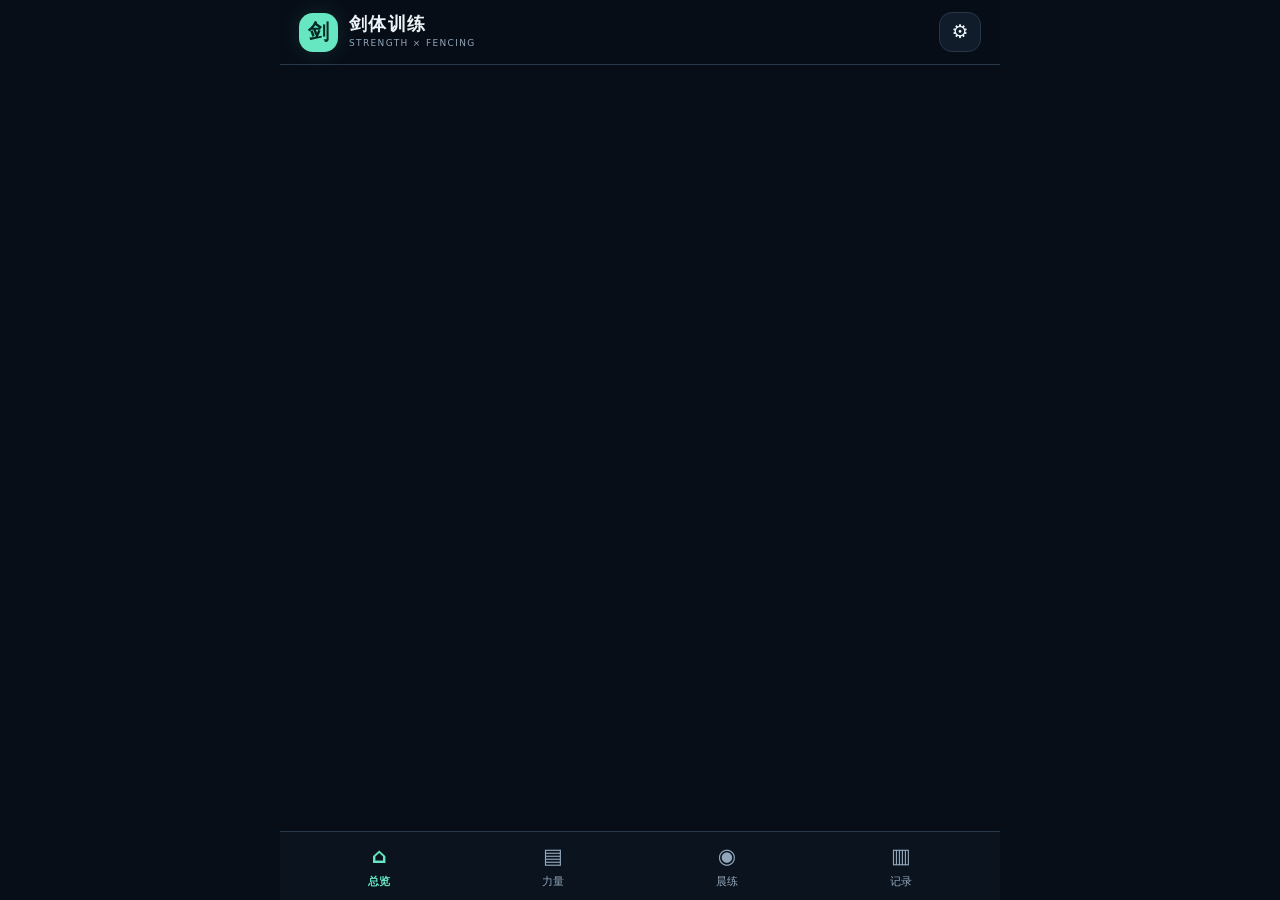
==== app/src/main/assets/index.html @ c8919263 "Add accessible mobile application shell" ====
<!doctype html><html lang="zh-CN"><head><meta charset="utf-8"><meta name="viewport" content="width=device-width,initial-scale=1,viewport-fit=cover"><meta name="theme-color" content="#080e18"><title>剑体训练 · Athletic Fencing</title><link rel="stylesheet" href="style.css"></head><body><div class="app"><header class="header"><div class="brand"><div class="brand-mark">剑</div><div><strong>剑体训练</strong><small>STRENGTH × FENCING</small></div></div><button id="settings-button" class="icon-button" aria-label="设置">⚙</button></header><main id="screen" aria-live="polite"></main><nav class="bottom-nav"><button data-tab="home" class="active"><span class="ico">⌂</span>总览</button><button data-tab="workouts"><span class="ico">▤</span>力量</button><button data-tab="morning"><span class="ico">◉</span>晨练</button><button data-tab="history"><span class="ico">▥</span>记录</button></nav></div><div id="toast" class="toast" role="status"></div><script src="app.js" defer></script></body></html>
---- app/src/main/assets/style.css ----
:root{color-scheme:dark;--bg:#080e18;--surface:#111c2b;--surface2:#172638;--surface3:#1d3041;--line:#26374b;--muted:#91a6ba;--text:#edf5fa;--accent:#66e6c1;--accent2:#39c8ba;--gold:#ffc993;--danger:#f29597;--radius:21px;font-family:system-ui,-apple-system,"Noto Sans SC","Microsoft YaHei",sans-serif}
*{box-sizing:border-box}html{-webkit-tap-highlight-color:transparent}body{margin:0;color:var(--text);background:var(--bg);font-size:14px;line-height:1.55}button,input,textarea,select{font:inherit}button{cursor:pointer}button:disabled{opacity:.48;cursor:default}input,textarea{outline:none}input:focus,textarea:focus{border-color:var(--accent)!important} .app{max-width:720px;margin:auto;min-height:100dvh;padding-bottom:105px;background:var(--bg)}.header{position:sticky;z-index:20;top:0;padding:calc(12px + env(safe-area-inset-top)) 19px 12px;background:rgba(8,14,24,.95);border-bottom:1px solid var(--line);display:flex;align-items:center;justify-content:space-between;backdrop-filter:blur(16px)}.brand{display:flex;gap:11px;align-items:center}.brand-mark{width:39px;height:39px;display:grid;place-items:center;border-radius:14px;color:#002b23;background:var(--accent);font-size:21px;font-weight:900;box-shadow:0 0 22px #66e6c122}.brand strong{font-size:18px;line-height:1.2;letter-spacing:.07em}.brand small{display:block;color:var(--muted);font-size:9px;letter-spacing:.15em}.icon-button{border:1px solid var(--line);border-radius:13px;background:var(--surface);color:var(--text);height:40px;width:42px;font-size:19px}.screen{padding:22px 18px 32px}.overline{font-size:10px;color:var(--accent);font-weight:900;letter-spacing:.19em}.heading{font-weight:850;font-size:29px;line-height:1.2;letter-spacing:-.03em;margin:6px 0 8px}.subtitle{font-size:13px;color:var(--muted);margin:4px 0 20px}.card{border:1px solid var(--line);background:var(--surface);border-radius:var(--radius);padding:17px;margin:13px 0}.card-soft{background:var(--surface2)}.hero{background:radial-gradient(100% 100% at 95% 5%,#306b66 0%,transparent 50%),linear-gradient(140deg,#173b43,#101f31 75%);border:1px solid #38665d;border-radius:25px;padding:23px 20px;margin:16px 0 14px;position:relative;overflow:hidden}.hero:before{content:'✧';color:#82ebcf18;font-size:150px;position:absolute;right:0;top:-58px}.hero h2{font-size:25px;line-height:1.3;margin:7px 0 8px;position:relative}.hero p{font-size:12px;color:#c5e1dd;position:relative;max-width:330px}.row{display:flex;align-items:center;justify-content:space-between;gap:12px}.column{display:flex;flex-direction:column;gap:4px}.grid2{display:grid;grid-template-columns:1fr 1fr;gap:10px}.metric{background:var(--surface);border:1px solid var(--line);border-radius:18px;padding:15px;min-height:112px}.metric .value{font-size:27px;font-weight:850;line-height:1.3;margin:4px 0}.metric small{color:var(--muted);font-size:11px}.muted{color:var(--muted)}.tiny{font-size:11px}.small{font-size:12px}.chip{border:1px solid #38655b;background:#18372f;color:#a0f5d8;padding:4px 10px;border-radius:100px;font-size:11px;font-weight:760;white-space:nowrap}.chip.warn{border-color:#62543d;background:#3b3024;color:var(--gold)}.chip.grey{border-color:var(--line);background:var(--surface2);color:var(--muted)}.btn{border:0;border-radius:14px;padding:11px 16px;min-height:45px;background:var(--accent);color:#052920;font-weight:800;display:inline-flex;align-items:center;justify-content:center;gap:7px;text-align:center}.btn.secondary{border:1px solid #486172;background:var(--surface2);color:var(--text)}.btn.outline{border:1px solid #498e7e;background:transparent;color:var(--accent)}.btn.danger{background:#522a32;color:#ffc8cc}.btn.small{padding:7px 11px;font-size:12px;min-height:35px;border-radius:11px}.btn.full{width:100%}.section-head{display:flex;align-items:center;justify-content:space-between;margin:24px 2px 12px}.section-head h2{font-size:17px;margin:0}.section-head span{font-size:12px;color:var(--muted)}.progress{width:100%;height:7px;background:#314251;border-radius:20px;overflow:hidden}.progress >i{display:block;height:100%;background:linear-gradient(90deg,var(--accent2),var(--accent));border-radius:20px;transition:width .22s}.weekstrip{display:grid;grid-template-columns:repeat(7,1fr);gap:5px}.weekday{padding:9px 2px 8px;border-radius:14px;text-align:center;background:var(--surface);border:1px solid var(--line)}.weekday.today{border-color:var(--accent);background:#19382f}.weekday strong{display:block;font-size:11px}.weekday small{color:var(--muted);font-size:10px}.weekday .point{display:block;color:var(--accent);font-size:18px;height:25px;font-weight:800}.notice{font-size:12px;padding:12px 13px;border-left:3px solid var(--gold);background:#3c302637;border-radius:10px;color:#ebcfae}.list-row{padding:14px 0;border-bottom:1px solid var(--line)}.list-row:last-child{border-bottom:0}.list-row strong{font-size:15px}.list-row small{display:block;color:var(--muted);font-size:12px;margin:3px 0}.badge-num{background:var(--surface3);color:var(--muted);font-size:11px;padding:4px 8px;border-radius:9px;font-weight:800;margin-right:6px}.tabs{display:flex;gap:6px;overflow-x:auto;scrollbar-width:none;padding:4px 0}.tabs button{background:var(--surface);border:1px solid var(--line);border-radius:12px;color:var(--muted);white-space:nowrap;padding:9px 13px;font-size:12px;font-weight:700}.tabs button.selected{background:#1b413a;color:var(--accent);border-color:#3b8777}.sethead,.setrow{display:grid;grid-template-columns:24px minmax(0,1fr) minmax(0,1fr) 53px 42px;gap:7px;align-items:center}.sethead{font-size:10px;color:var(--muted);text-align:center;margin:12px 0 4px}.setrow{margin:7px 0}.setrow input{min-width:0;width:100%;border:1px solid #355064;background:#0b1827;color:var(--text);border-radius:11px;text-align:center;height:43px;padding:6px 2px;font-size:16px;font-variant-numeric:tabular-nums}.setrow span{text-align:center;color:var(--muted);font-weight:700}.checkset{width:41px;height:42px;border:1px solid #547285;background:#1d3140;border-radius:12px;color:var(--muted);font-size:21px}.checkset.done{background:var(--accent);color:#052920;border-color:var(--accent)}.setrow.done input{border-color:#377666;background:#102b2a}.exercise-card{padding:16px;margin:12px 0}.exercise-card h3{font-size:17px;margin:2px 0 6px}.exercise-card p{font-size:12px;color:var(--muted);margin:6px 0}.live-top{padding:14px 16px;border:1px solid #39635a;background:#16332e;border-radius:19px;margin:12px 0}.live-top strong{font-size:17px}.action-bar{position:sticky;bottom:calc(87px + env(safe-area-inset-bottom));z-index:11;display:flex;gap:9px;border-radius:17px;background:rgba(8,14,24,.96);border:1px solid var(--line);padding:10px;box-shadow:0 0 28px #0008}.action-bar .btn{flex:1}.action-bar .btn.secondary{flex:0.6}.routine{display:flex;gap:12px;align-items:flex-start;padding:14px 0;border-bottom:1px solid var(--line)}.routine:last-child{border:0}.routine input{flex:0 0 auto;accent-color:var(--accent);width:22px;height:22px;margin:1px 0}.routine strong{font-size:14px}.routine small{display:block;color:var(--muted);font-size:12px;margin-top:3px}.routine.checked strong{text-decoration:line-through;color:var(--muted)}.textarea,input[type=date],input[type=text]{border:1px solid #405568;background:#0c1826;border-radius:12px;color:var(--text);padding:11px;width:100%}.textarea{min-height:70px;resize:vertical}.chart{height:136px;display:flex;gap:8px;align-items:end;justify-content:flex-start;padding:12px 2px 2px}.barcol{min-width:30px;max-width:62px;flex:1;display:flex;flex-direction:column;align-items:center;justify-content:end;gap:5px;height:100%}.barcol b{font-size:10px;white-space:nowrap}.barcol i{display:block;width:100%;background:linear-gradient(180deg,#79f3d1,#2f8b83);border-radius:8px 8px 2px 2px;min-height:4px}.barcol small{font-size:9px;color:var(--muted)}.entry{padding:13px 0;border-bottom:1px solid var(--line)}.entry:last-child{border:0}.entry .detail{font-size:12px;color:var(--muted);margin-top:3px}.timer{position:fixed;bottom:calc(92px + env(safe-area-inset-bottom));right:max(calc((100vw - 700px)/2 + 18px),18px);z-index:25;background:#1e5044;border:1px solid #6edbbc;color:#edfff9;border-radius:17px;display:flex;align-items:center;gap:10px;padding:9px 12px;box-shadow:0 10px 30px #0009}.timer b{font-size:18px;font-variant-numeric:tabular-nums}.timer button{border:0;background:#387567;color:#fff;border-radius:9px;padding:5px 9px}.toast{position:fixed;bottom:calc(96px + env(safe-area-inset-bottom));left:50%;transform:translate(-50%,12px);background:#caffe5;color:#0a3026;padding:11px 17px;border-radius:13px;font-weight:750;opacity:0;z-index:50;transition:opacity .2s,transform .2s;pointer-events:none;min-width:160px;text-align:center}.toast.visible{opacity:1;transform:translate(-50%,0)}.bottom-nav{position:fixed;z-index:24;bottom:0;left:0;right:0;max-width:720px;margin:auto;background:rgba(11,20,31,.97);backdrop-filter:blur(18px);border-top:1px solid var(--line);display:grid;grid-template-columns:repeat(4,1fr);padding:9px 12px calc(10px + env(safe-area-inset-bottom))}.bottom-nav button{color:var(--muted);background:transparent;border:0;font-size:11px;display:grid;gap:2px;place-items:center;padding:0}.bottom-nav button.active{color:var(--accent);font-weight:850}.bottom-nav .ico{font-size:21px;line-height:1.45}.hidden{display:none!important}.empty{text-align:center;padding:32px 10px;color:var(--muted)}.settings-group{padding:13px 0;border-bottom:1px solid var(--line)}.settings-group:last-child{border:0}.settings-group p{font-size:12px;color:var(--muted);margin:7px 0}.stagger{display:flex;gap:8px;flex-wrap:wrap}.sep{border:0;border-top:1px solid var(--line);margin:16px 0}
@media(max-width:350px){.screen{padding:16px 11px}.card{padding:13px}.sethead,.setrow{grid-template-columns:21px repeat(2,minmax(0,1fr)) 49px 36px;gap:3px}.checkset{width:36px}.heading{font-size:25px}}
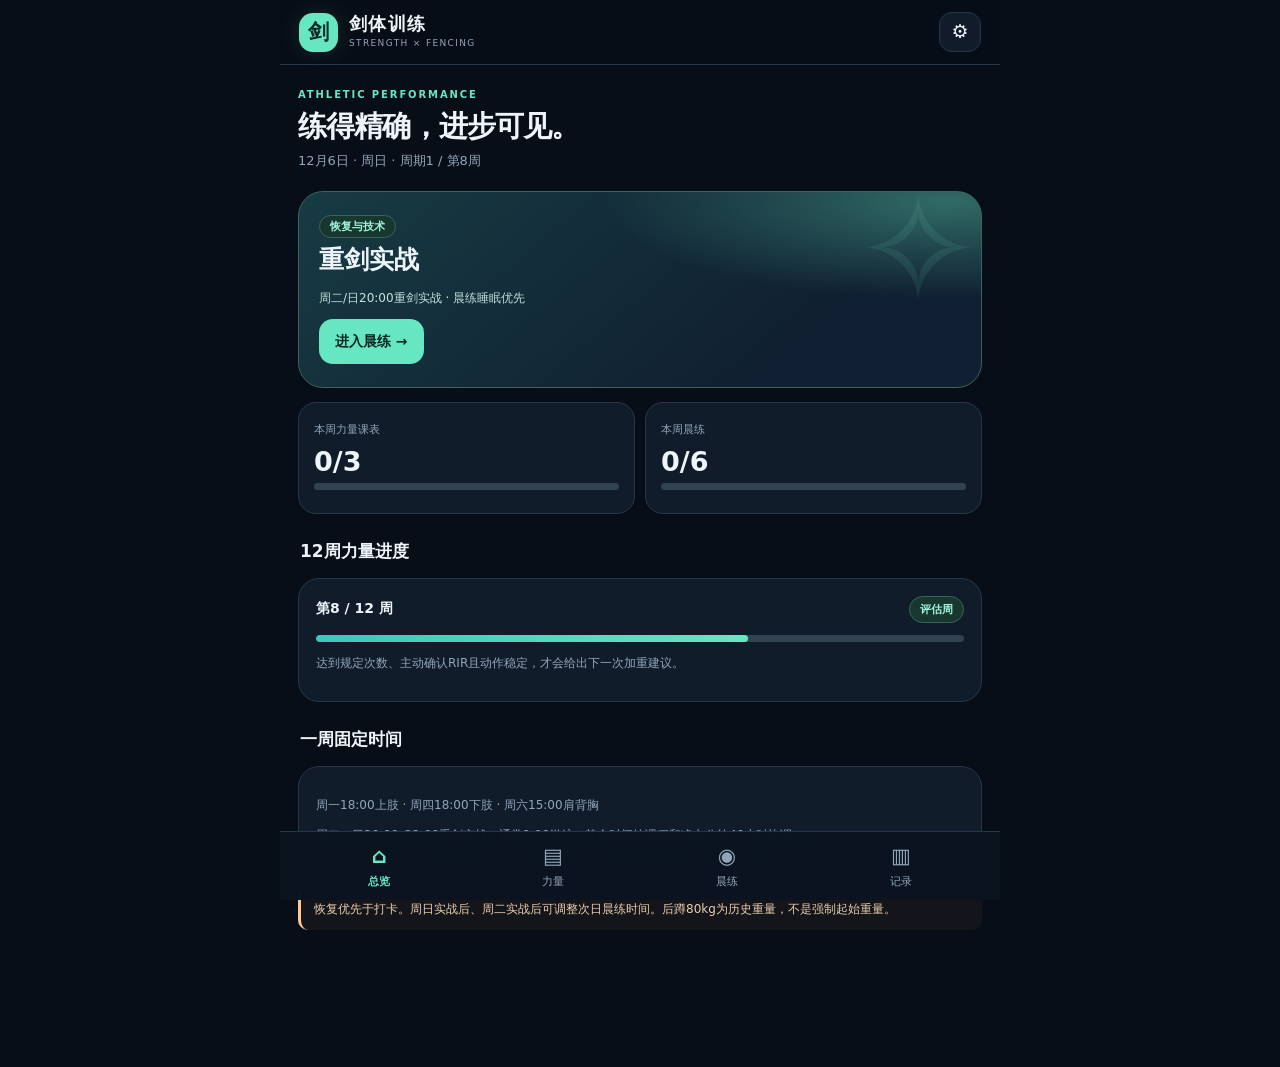
==== commit a22240f2: "Load final UX and longitudinal workout features" ====
--- a/app/src/main/assets/index.html
+++ b/app/src/main/assets/index.html
@@ -1 +1 @@
-<!doctype html><html lang="zh-CN"><head><meta charset="utf-8"><meta name="viewport" content="width=device-width,initial-scale=1,viewport-fit=cover"><meta name="theme-color" content="#080e18"><title>剑体训练 · Athletic Fencing</title><link rel="stylesheet" href="style.css"></head><body><div class="app"><header class="header"><div class="brand"><div class="brand-mark">剑</div><div><strong>剑体训练</strong><small>STRENGTH × FENCING</small></div></div><button id="settings-button" class="icon-button" aria-label="设置">⚙</button></header><main id="screen" aria-live="polite"></main><nav class="bottom-nav"><button data-tab="home" class="active"><span class="ico">⌂</span>总览</button><button data-tab="workouts"><span class="ico">▤</span>力量</button><button data-tab="morning"><span class="ico">◉</span>晨练</button><button data-tab="history"><span class="ico">▥</span>记录</button></nav></div><div id="toast" class="toast" role="status"></div><script src="app.js" defer></script></body></html>+<!doctype html><html lang="zh-CN"><head><meta charset="utf-8"><meta name="viewport" content="width=device-width,initial-scale=1,viewport-fit=cover"><meta name="theme-color" content="#080e18"><title>剑体训练 · Athletic Fencing</title><link rel="stylesheet" href="style.css"><link rel="stylesheet" href="final.css"></head><body><div class="app"><header class="header"><div class="brand"><div class="brand-mark">剑</div><div><strong>剑体训练</strong><small>STRENGTH × FENCING</small></div></div><button id="settings-button" class="icon-button" aria-label="设置">⚙</button></header><main id="screen" aria-live="polite"></main><nav class="bottom-nav"><button data-tab="home" class="active"><span class="ico">⌂</span>总览</button><button data-tab="workouts"><span class="ico">▤</span>力量</button><button data-tab="morning"><span class="ico">◉</span>晨练</button><button data-tab="history"><span class="ico">▥</span>记录</button></nav></div><div id="toast" class="toast" role="status"></div><script src="app.js" defer></script><script src="enhance.js" defer></script></body></html>
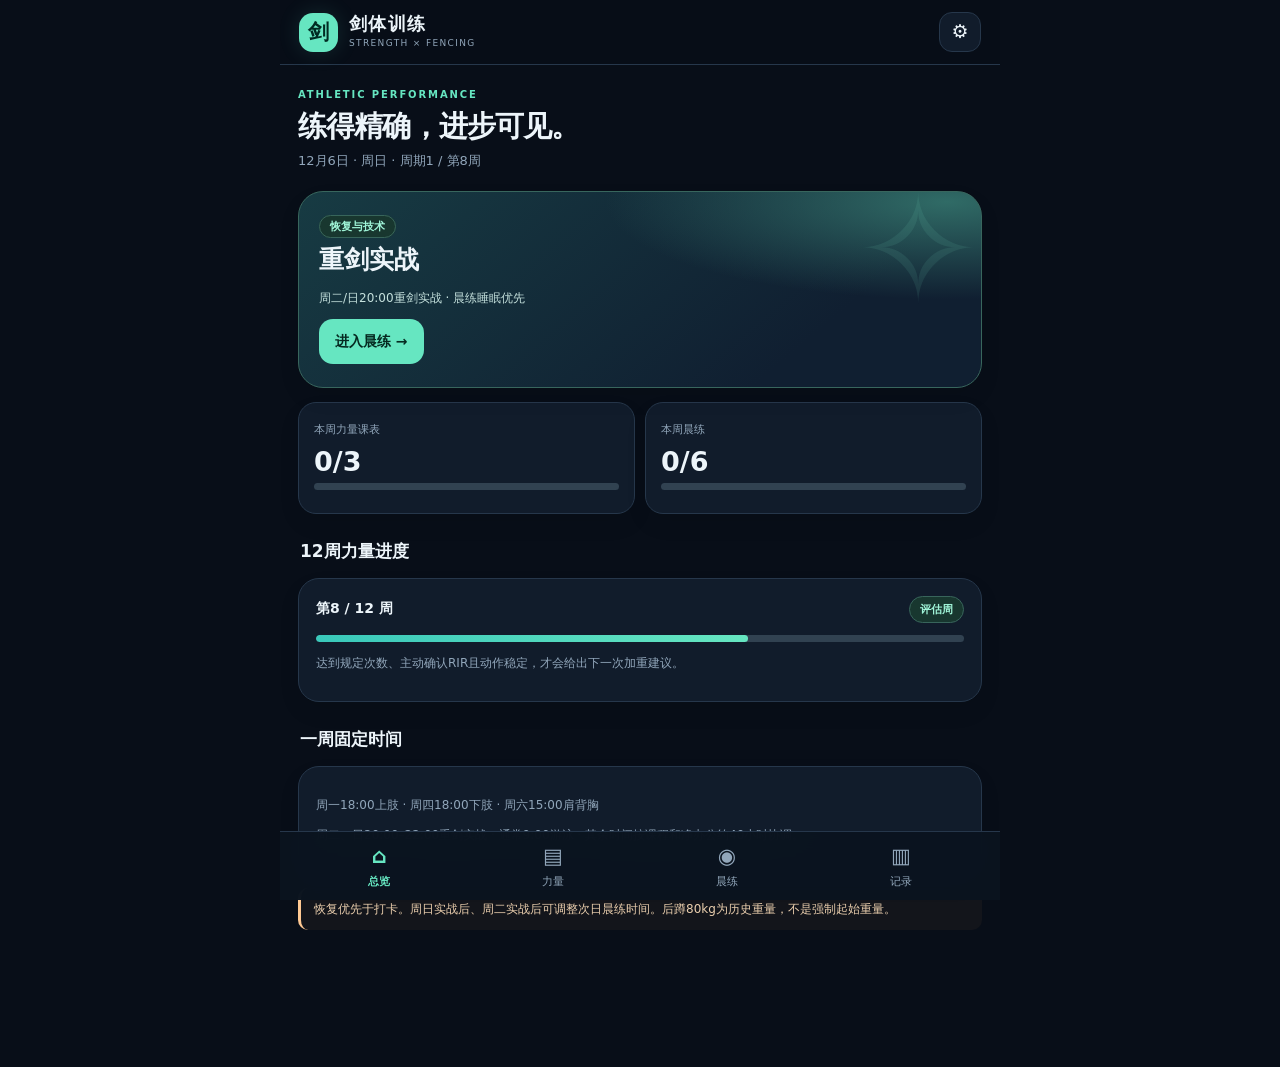
==== commit 3795397e: "Prepare stable 3.1 upgrade: app/src/main/assets/index.html" ====
--- a/app/src/main/assets/index.html
+++ b/app/src/main/assets/index.html
@@ -1 +1 @@
-<!doctype html><html lang="zh-CN"><head><meta charset="utf-8"><meta name="viewport" content="width=device-width,initial-scale=1,viewport-fit=cover"><meta name="theme-color" content="#080e18"><title>剑体训练 · Athletic Fencing</title><link rel="stylesheet" href="style.css"><link rel="stylesheet" href="final.css"></head><body><div class="app"><header class="header"><div class="brand"><div class="brand-mark">剑</div><div><strong>剑体训练</strong><small>STRENGTH × FENCING</small></div></div><button id="settings-button" class="icon-button" aria-label="设置">⚙</button></header><main id="screen" aria-live="polite"></main><nav class="bottom-nav"><button data-tab="home" class="active"><span class="ico">⌂</span>总览</button><button data-tab="workouts"><span class="ico">▤</span>力量</button><button data-tab="morning"><span class="ico">◉</span>晨练</button><button data-tab="history"><span class="ico">▥</span>记录</button></nav></div><div id="toast" class="toast" role="status"></div><script src="app.js" defer></script><script src="enhance.js" defer></script></body></html>+<!doctype html><html lang="zh-CN"><head><meta charset="utf-8"><meta name="viewport" content="width=device-width,initial-scale=1,viewport-fit=cover"><meta name="theme-color" content="#080e18"><title>剑体训练 · Athletic Fencing</title><link rel="stylesheet" href="style.css"><link rel="stylesheet" href="final.css"><link rel="stylesheet" href="quality.css"></head><body><div class="app"><header class="header"><div class="brand"><div class="brand-mark">剑</div><div><strong>剑体训练</strong><small>STRENGTH × FENCING</small></div></div><button id="settings-button" class="icon-button" aria-label="设置">⚙</button></header><main id="screen" aria-live="polite"></main><nav class="bottom-nav"><button data-tab="home" class="active"><span class="ico">⌂</span>总览</button><button data-tab="workouts"><span class="ico">▤</span>力量</button><button data-tab="morning"><span class="ico">◉</span>晨练</button><button data-tab="history"><span class="ico">▥</span>记录</button></nav></div><div id="toast" class="toast" role="status"></div><script src="app.js" defer></script><script src="enhance.js" defer></script><script src="quality.js" defer></script></body></html>
--- a/app/src/main/assets/final.css
+++ b/app/src/main/assets/final.css
@@ -0,0 +1 @@
+.technique{margin:10px 0;background:#16303b;border:1px solid #2d4b57;border-radius:11px;padding:9px 11px}.technique summary{font-size:12px;font-weight:750;color:#a2efd8;cursor:pointer}.technique p{font-size:12px;line-height:1.6;margin:7px 0 0}.measure-grid{display:grid;grid-template-columns:1fr 1fr;gap:10px;margin:14px 0}.measure-grid label{color:var(--muted);font-size:12px}.measure-grid input,.measure-grid select,#session-date{width:100%;background:#0b1824;color:var(--text);border:1px solid #425d6b;border-radius:11px;padding:10px;margin:6px 0;min-height:43px}.measure-grid select{appearance:auto}.history-link{background:transparent;color:var(--text);border:0;text-align:left;flex:1;min-width:0}.entry.row{display:flex;gap:6px;align-items:center}.icon-button{cursor:pointer}.metric .value{font-variant-numeric:tabular-nums}.textarea{margin:9px 0}.hero,.card,.metric{box-shadow:0 10px 22px rgba(0,0,0,.07)}.setrow input{font-variant-numeric:tabular-nums}.setrow input::placeholder{color:#65808a}.setrow input:focus,.measure-grid input:focus{border-color:#92eed2}.chip.warn{background:#52422d;border-color:#947f52;color:#ffdc99}#session-date{width:100%}button:focus-visible{outline:2px solid #98edcf;outline-offset:2px}.routine input{accent-color:#8de7c9}.btn:active,.checkset:active{transform:scale(.97)}.weekstrip{overflow:visible}.btn.full{width:100%}
--- a/app/src/main/assets/quality.css
+++ b/app/src/main/assets/quality.css
@@ -0,0 +1,5 @@
+.quality-summary{border-color:#3e7567;background:linear-gradient(145deg,#12382e,#111e2d)}
+.quality-grid{display:grid;grid-template-columns:1fr 1fr;gap:12px;margin-top:13px}.quality-grid>div{padding:12px;background:#13272c;border-radius:14px}.quality-grid small{display:block;color:var(--muted);font-size:10px}.quality-grid b{display:block;color:var(--accent);font-variant-numeric:tabular-nums;font-size:25px;margin-top:3px}
+.quality-shortcuts{display:flex;flex-wrap:wrap;align-items:center;gap:7px;margin:12px 0}.quality-shortcuts .btn{min-height:37px}.quality-select{width:100%;min-height:44px;padding:10px;background:#0e1d2b;color:var(--text);border:1px solid #426072;border-radius:12px}
+.setrow input[type=checkbox]{height:28px;accent-color:var(--accent);border:0;width:100%}
+@media(max-width:400px){.quality-shortcuts{gap:4px}.quality-shortcuts .btn{padding:7px 9px}}
